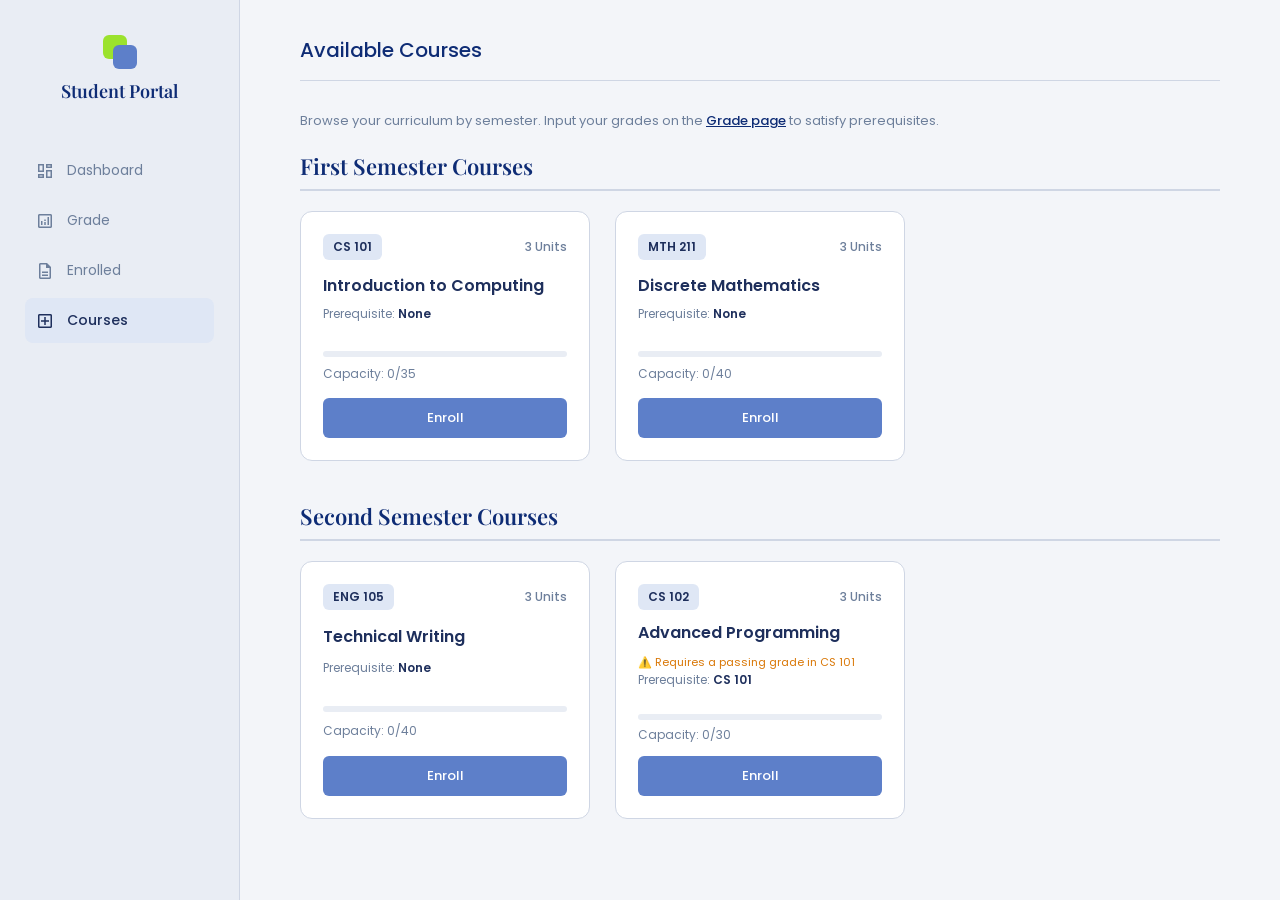
==== courses.html @ 97ce72fd "first commit" ====
<!DOCTYPE html>
<html lang="en">
<head>
<meta charset="UTF-8">
<title>Courses</title>

<link href="https://fonts.googleapis.com/css2?family=Poppins:wght@300;400;500;600&family=Playfair+Display:wght@600&display=swap" rel="stylesheet">
<link href="https://fonts.googleapis.com/css2?family=Material+Symbols+Outlined" rel="stylesheet" />

<link rel="stylesheet" href="style.css">
<style>
    .semester-section {
        margin-bottom: 40px;
    }
    .semester-title {
        color: #0E2C75;
        font-family: 'Playfair Display', serif;
        font-size: 22px;
        font-weight: 600;
        margin-bottom: 16px;
        border-bottom: 2px solid #cfd6e4;
        padding-bottom: 8px;
    }
    
    .completed-badge {
        background: #edfcf2;
        color: #12b76a;
        font-size: 12px;
        font-weight: 500;
        padding: 4px 10px;
        border-radius: 4px;
        border: 1px solid #12b76a;
        display: inline-block;
        margin-bottom: 10px;
    }

    .grade-notice {
        font-size: 11px;
        color: #d97706;
        display: block;
        margin-top: 4px;
        font-weight: 400;
    }

    .grade-link {
        color: #0E2C75;
        text-decoration: underline;
        font-weight: 500;
    }

    /* Custom Modal Overlay */
    .modal-overlay {
        display: none;
        position: fixed;
        top: 0;
        left: 0;
        width: 100%;
        height: 100%;
        background: rgba(14, 44, 117, 0.4);
        backdrop-filter: blur(4px);
        z-index: 9999;
        align-items: center;
        justify-content: center;
    }

    .modal-card {
        background: #ffffff;
        border: 1.5px solid #cfd6e4;
        border-radius: 12px;
        padding: 30px;
        width: 100%;
        max-width: 400px;
        text-align: center;
        box-shadow: 0 8px 24px rgba(14, 44, 117, 0.12);
        font-family: 'Poppins', sans-serif;
        animation: slideUp 0.3s cubic-bezier(0.1, 0.8, 0.3, 1);
    }

    @keyframes slideUp {
        from { transform: translateY(20px); opacity: 0; }
        to { transform: translateY(0); opacity: 1; }
    }

    .modal-icon-container {
        width: 54px;
        height: 54px;
        border-radius: 50%;
        background: #edfcf2;
        display: flex;
        align-items: center;
        justify-content: center;
        margin: 0 auto 16px auto;
    }

    #modalIcon {
        font-size: 28px;
        color: #12b76a;
    }

    .modal-icon-container.warning {
        background: #fff9f2;
    }
    .modal-icon-container.warning #modalIcon {
        color: #f79009;
    }

    .modal-icon-container.error {
        background: #fdf2f2;
    }
    .modal-icon-container.error #modalIcon {
        color: #f04438;
    }

    .modal-card h3 {
        color: #0E2C75;
        font-family: 'Playfair Display', serif;
        font-size: 20px;
        font-weight: 600;
        margin-bottom: 10px;
    }

    .modal-card p {
        color: #6d7f9b;
        font-size: 14px;
        line-height: 1.6;
        margin-bottom: 24px;
    }

    .modal-btn {
        background: #0E2C75;
        color: #ffffff;
        border: none;
        border-radius: 6px;
        padding: 10px 24px;
        font-family: 'Poppins', sans-serif;
        font-size: 14px;
        font-weight: 500;
        cursor: pointer;
        transition: background 0.2s ease;
    }

    .modal-btn:hover {
        background: #1e2f5c;
    }
</style>
</head>

<body>

<div class="sidebar">
    <div class="logo">
        <div class="logo-icon">
            <div class="green"></div>
            <div class="blue"></div>
        </div>
        <div class="logo-text">Student Portal</div>
    </div>

    <div class="menu">
        <a href="index.html">
            <span class="material-symbols-outlined">dashboard</span> Dashboard
        </a>
        <a href="manage-grade.html">
            <span class="material-symbols-outlined">analytics</span> Grade
        </a>
        <a href="enrolled.html">
            <span class="material-symbols-outlined">description</span> Enrolled
        </a>
        <a class="active" href="courses.html">
            <span class="material-symbols-outlined">add_box</span> Courses
        </a>
    </div>
</div>

<div class="main">
    <div class="top">
        <h2>Available Courses</h2>
    </div>

    <div class="courses-section">
        <div class="section-header">
            <p>Browse your curriculum by semester. Input your grades on the <a href="manage-grade.html" class="grade-link">Grade page</a> to satisfy prerequisites.</p>
        </div>

        <div class="semester-section">
            <h3 class="semester-title">First Semester Courses</h3>
            <div class="courses-grid" id="firstSemesterGrid"></div>
        </div>

        <div class="semester-section">
            <h3 class="semester-title">Second Semester Courses</h3>
            <div class="courses-grid" id="secondSemesterGrid"></div>
        </div>
    </div>
</div>

<div id="portalModal" class="modal-overlay">
    <div class="modal-card">
        <div class="modal-icon-container" id="modalIconBg">
            <span id="modalIcon" class="material-symbols-outlined">check_circle</span>
        </div>
        <h3 id="modalTitle">Success</h3>
        <p id="modalMessage">Action completed successfully.</p>
        <button class="modal-btn" id="modalActionBtn" onclick="closePortalModal()">Got it</button>
    </div>
</div>

<script src="script.js"></script>
<script>
    document.addEventListener("DOMContentLoaded", function() {
        renderCourses();
    });

    function renderCourses() {
        // Fetch current enrolled students data using the class structure's sessionStorage logic
        const enrolled = JSON.parse(localStorage.getItem('enrolledCourses')) || [];
        const firstSemGrid = document.getElementById('firstSemesterGrid');
        const secondSemGrid = document.getElementById('secondSemesterGrid');

        firstSemGrid.innerHTML = "";
        secondSemGrid.innerHTML = "";

        // Core curriculum data structure
        const curriculum = [
            { code: 'CS 101', title: 'Introduction to Computing', units: 3, semester: 1, prereq: 'None' },
            { code: 'MTH 211', title: 'Discrete Mathematics', units: 3, semester: 1, prereq: 'None' },
            { code: 'ENG 105', title: 'Technical Writing', units: 3, semester: 2, prereq: 'None' },
            { code: 'CS 102', title: 'Advanced Programming', units: 3, semester: 2, prereq: 'CS 101' }
        ];

        curriculum.forEach(course => {
            const cleanId = course.code.replace(/\s+/g, '');
            const enrolledData = enrolled.find(e => e.code === course.code);

            // Get dynamic enrollment numbers based on the updated courseCapacities map in script.js
            const maxCapacity = courseCapacities[course.code] || 40;
            const currentEnrolled = enrolled.filter(c => c.code === course.code).length;
            const percentage = Math.min((currentEnrolled / maxCapacity) * 100, 100);

            let statusMarkup = "";
            let buttonMarkup = "";
            let cardStyle = "";

            if (enrolledData) {
                if (enrolledData.grade && enrolledData.grade.trim() !== "") {
                    // Completed course
                    statusMarkup = `<span class="completed-badge">Completed (Grade: ${enrolledData.grade})</span>`;
                    buttonMarkup = `<button class="enroll-btn" disabled style="background: #cfd6e4; color: #6d7f9b; cursor: default;">Enrolled</button>`;
                    cardStyle = `style="opacity: 0.8; background-color: #fcfcfd;"`;
                } else {
                    // Currently actively enrolled without grade yet
                    statusMarkup = `<span class="grade-notice" style="color:#0E2C75; margin-bottom:10px; display:block;">✍️ Course currently in progress</span>`;
                    buttonMarkup = `<button class="enroll-btn" disabled style="background: #cfd6e4; color: #6d7f9b; cursor: default;">Enrolled</button>`;
                }
            } else {
                // Not enrolled yet
                if (course.prereq !== 'None') {
                    statusMarkup = `<span class="grade-notice">⚠️ Requires a passing grade in ${course.prereq}</span>`;
                }
                buttonMarkup = `<button class="enroll-btn" id="btn-${cleanId}" onclick="enrollCourse('${course.code}', '${course.title}', ${course.units})">Enroll</button>`;
            }

            const cardHTML = `
                <div class="course-card" id="card-${cleanId}" ${cardStyle}>
                    <div class="course-header">
                        <span class="course-code">${course.code}</span>
                        <span class="course-units">${course.units} Units</span>
                    </div>
                    <h4>${course.title}</h4>
                    ${statusMarkup}
                    <p class="prereq">Prerequisite: <span>${course.prereq}</span></p>
                    <div class="capacity-bar" style="margin-top: 10px;">
                        <div class="capacity-fill" style="width: ${percentage}%;"></div>
                    </div>
                    <div class="capacity-text" style="margin-bottom: 12px; font-size: 12px; color: #6d7f9b;">
                        <span>Capacity: ${currentEnrolled}/${maxCapacity}</span>
                    </div>
                    ${buttonMarkup}
                </div>
            `;

            if (course.semester === 1) {
                firstSemGrid.innerHTML += cardHTML;
            } else {
                secondSemGrid.innerHTML += cardHTML;
            }
        });
    }

    function showCustomModal(title, msg, type = 'success', redirect = false) {
        const modal = document.getElementById('portalModal');
        const bg = document.getElementById('modalIconBg');
        const icon = document.getElementById('modalIcon');
        const titleEl = document.getElementById('modalTitle');
        const msgEl = document.getElementById('modalMessage');
        const btn = document.getElementById('modalActionBtn');

        bg.className = "modal-icon-container " + type;
        
        if (type === 'success') {
            icon.textContent = "check_circle";
        } else if (type === 'warning') {
            icon.textContent = "warning";
        } else {
            icon.textContent = "error";
        }

        titleEl.textContent = title;
        msgEl.textContent = msg;
        modal.style.display = "flex";

        btn.onclick = function() {
            modal.style.display = "none";
            if (redirect) {
                window.location.href = "manage-grade.html";
            } else {
                renderCourses();
            }
        };
    }

    function closePortalModal() {
        document.getElementById('portalModal').style.display = 'none';
        renderCourses();
    }
</script>

</body>
</html>
---- style.css ----
/* GENERAL RESET */
*{
    margin: 0;
    padding: 0;
    box-sizing: border-box;
}

body {
    display: flex;
    background: #f3f5f9;
    font-family: 'Poppins', sans-serif;
    min-height: 100vh;
}

/* SIDEBAR */
.sidebar {
    width: 240px;
    height: 100vh;
    background: #e9edf4;
    padding: 35px 25px;
    border-right: 1px solid #cfd6e4;
    position: sticky;
    top: 0;
}

/* LOGO */
.logo {
    display: flex;
    flex-direction: column;
    align-items: center;
    text-align: center;
    margin-bottom: 45px;
}

.logo-icon {
    position: relative;
    width: 34px;
    height: 34px;
    margin-bottom: 10px;
}

.logo-icon div {
    position: absolute;
    width: 24px;
    height: 24px;
    border-radius: 6px;
}

.logo-icon .green {
    background: #9be22d;
    top: 0;
    left: 0;
}

.logo-icon .blue {
    background: #5d7fc9;
    bottom: 0;
    right: 0;
}

.logo-text {
    font-family: 'Playfair Display', serif;
    font-size: 18px;
    color: #0E2C75;
    font-weight: 600;
}

/* MENU */
.menu a {
    display: flex;
    align-items: center;
    gap: 12px;
    padding: 12px 10px;
    color: #6d7f9b;
    text-decoration: none;
    font-size: 14px;
    border-radius: 8px;
    transition: all 0.3s ease;
    margin-bottom: 5px;
}

.menu a:hover {
    background: #dfe7f5;
    color: #0E2C75;
}

.menu a.active {
    color: #1e2f5c;
    font-weight: 500;
    background: #dfe7f5;
}

.menu span {
    font-size: 20px;
}

/* MAIN CONTENT */
.main {
    flex: 1;
    padding: 35px 60px;
}

/* TOP BAR */
.top {
    display: flex;
    justify-content: space-between;
    align-items: center;
    border-bottom: 1px solid #cfd6e4;
    padding-bottom: 15px;
}

.top h2 {
    font-size: 20px;
    font-weight: 500;
    color: #0E2C75;
}

/* USER PROFILE (TOP RIGHT) */
/* USER PROFILE CONTAINER (Relative for dropdown positioning) */
.user {
    position: relative;
    display: flex;
    align-items: center;
    gap: 10px;
    cursor: pointer;
    user-select: none;
}

/* DROPDOWN MENU */
.user-dropdown {
    display: none;
    position: absolute;
    top: 55px;
    right: 0;
    background: #ffffff;
    border: 1.5px solid #cfd6e4;
    border-radius: 8px;
    box-shadow: 0 4px 12px rgba(0, 0, 0, 0.08);
    width: 150px;
    z-index: 100;
    overflow: hidden;
}

.user-dropdown.show {
    display: block;
}

.dropdown-item {
    display: flex;
    align-items: center;
    gap: 10px;
    padding: 12px 16px;
    text-decoration: none;
    color: #1e2f5c;
    font-size: 13px;
    font-weight: 500;
    transition: background 0.2s ease;
}

.dropdown-item:hover {
    background: #f1f4f9;
    color: #d63c4c; /* Highlight logout in a subtle red/pink tone */
}

.dropdown-item span {
    font-size: 18px;
}

.profile {
    width: 40px;
    height: 40px;
    border-radius: 50%;
    background: #d0d6e2;
    display: flex;
    align-items: center;
    justify-content: center;
}

.profile span {
    font-size: 20px;
    color: #5d6f8c;
}

.user-info strong {
    font-size: 13px;
    color: #0E2C75;
    line-height: 1.2;
}

.user-info span {
    font-size: 12px;
    color: #8c9bb5;
}

.arrow {
    color: #8c9bb5;
    font-size: 20px;
}

/* WELCOME SECTION */
.welcome {
    margin-top: 30px;
    background: #ffffff;
    border: 1.5px solid #cfd6e4;
    border-radius: 8px;
    padding: 18px 22px;
    max-width: 760px;
}

.welcome h3 {
    color: #0E2C75;
    margin-bottom: 8px;
    font-size: 18px;
}

.welcome p {
    font-size: 14px;
    color: #6d7f9b;
    line-height: 1.6;
}

/* CARDS SECTION */
.cards {
    margin-top: 50px;
    display: flex;
    gap: 25px;
    flex-wrap: wrap;
}

.card {
    width: 220px;
    height: 150px;
    border-radius: 12px;
    text-align: center;
    padding: 20px;
    display: flex;
    flex-direction: column;
    justify-content: center;
    transition: transform 0.2s ease;
}

.card:hover {
    transform: translateY(-5px);
}

.card h4 {
    font-size: 14px;
    font-weight: 500;
}

.card .num {
    font-size: 32px;
    font-weight: 600;
    margin: 8px 0;
}

.card p {
    font-size: 12px;
    font-weight: 400;
}

/* CARD COLORS */
.yellow {
    background: #f0cf63;
    border: 1.5px solid #e3a900;
    color: #7a4e00;
}

.pink {
    background: #efc0c6;
    border: 1.5px solid #d63c4c;
    color: #8a1c2c;
}

.gray {
    background: #c7d0d8;
    border: 1.5px solid #7f94a6;
    color: #3c4b5a;
}

/* GRADE SECTION */
.grade-section {
    margin-top: 30px;
    background: #ffffff;
    border: 1.5px solid #cfd6e4;
    border-radius: 12px;
    padding: 25px;
    max-width: 1000px;
}

.section-header h3 {
    color: #0E2C75;
    font-size: 18px;
    font-weight: 600;
}

.section-header p {
    font-size: 13px;
    color: #6d7f9b;
    margin-bottom: 20px;
}

/* GRADE TABLE */
.table-container {
    overflow-x: auto;
}

.grade-table {
    width: 100%;
    border-collapse: collapse;
    text-align: left;
}

.grade-table th {
    background: #f8fafc;
    color: #6d7f9b;
    font-size: 13px;
    font-weight: 600;
    text-transform: uppercase;
    padding: 14px 16px;
    border-bottom: 1.5px solid #cfd6e4;
}

.grade-table td {
    padding: 16px;
    font-size: 14px;
    color: #1e2f5c;
    border-bottom: 1px solid #e9edf4;
    vertical-align: middle;
}

.grade-table tbody tr:last-child td {
    border-bottom: none;
}

/* INPUTS & BUTTONS */
.grade-input {
    width: 110px;
    padding: 8px 12px;
    border: 1.5px solid #cfd6e4;
    border-radius: 6px;
    font-family: 'Poppins', sans-serif;
    font-size: 13px;
    color: #1e2f5c;
    outline: none;
    transition: border-color 0.2s ease;
}

.grade-input:focus {
    border-color: #5d7fc9;
}

.save-btn {
    background: #5d7fc9;
    color: #ffffff;
    border: none;
    padding: 8px 16px;
    font-family: 'Poppins', sans-serif;
    font-size: 13px;
    font-weight: 500;
    border-radius: 6px;
    cursor: pointer;
    transition: background-color 0.2s ease;
}

.save-btn:hover {
    background: #4663a8;
}

/* ENROLLED SECTION */
.enrolled-section {
    margin-top: 30px;
    background: #ffffff;
    border: 1.5px solid #cfd6e4;
    border-radius: 12px;
    padding: 25px;
    max-width: 1000px;
}

.section-header h3 {
    color: #0E2C75;
    font-size: 18px;
    font-weight: 600;
}

.section-header p {
    font-size: 13px;
    color: #6d7f9b;
    margin-bottom: 20px;
}

/* ENROLLED TABLE */
.table-container {
    overflow-x: auto;
}

.enrolled-table {
    width: 100%;
    border-collapse: collapse;
    text-align: left;
}

.enrolled-table th {
    background: #f8fafc;
    color: #6d7f9b;
    font-size: 13px;
    font-weight: 600;
    text-transform: uppercase;
    padding: 14px 16px;
    border-bottom: 1.5px solid #cfd6e4;
}

.enrolled-table td {
    padding: 16px;
    font-size: 14px;
    color: #1e2f5c;
    border-bottom: 1px solid #e9edf4;
    vertical-align: middle;
}

.enrolled-table tbody tr:last-child td {
    border-bottom: none;
}

/* STATUS BADGE */
.status-badge {
    display: inline-block;
    padding: 4px 10px;
    border-radius: 50px;
    font-size: 12px;
    font-weight: 500;
}

.status-badge.enrolled {
    background: #eefcf3;
    color: #117d3d;
    border: 1px solid #b7efcd;
}

/* DROP BUTTON (Matches the Save Button exactly in structure) */
.drop-btn {
    background: #5d7fc9;
    color: #ffffff;
    border: none;
    padding: 8px 16px;
    font-family: 'Poppins', sans-serif;
    font-size: 13px;
    font-weight: 500;
    border-radius: 6px;
    cursor: pointer;
    transition: background-color 0.2s ease;
}

.drop-btn:hover {
    background: #4663a8;
}

/* COURSES SECTION */
.courses-section {
    margin-top: 30px;
    max-width: 1000px;
}

.courses-grid {
    display: grid;
    grid-template-columns: repeat(auto-fill, minmax(280px, 1fr));
    gap: 25px;
    margin-top: 20px;
}

.course-card {
    background: #ffffff;
    border: 1.5px solid #cfd6e4;
    border-radius: 12px;
    padding: 22px;
    display: flex;
    flex-direction: column;
    justify-content: space-between;
    min-height: 250px;
    transition: transform 0.2s ease, box-shadow 0.2s ease;
}

.course-card:hover {
    transform: translateY(-5px);
    box-shadow: 0 5px 15px rgba(0,0,0,0.05);
}

.course-header {
    display: flex;
    justify-content: space-between;
    align-items: center;
    margin-bottom: 12px;
}

.course-code {
    background: #dfe7f5;
    color: #1e2f5c;
    font-size: 12px;
    font-weight: 600;
    padding: 4px 10px;
    border-radius: 6px;
}

.course-units {
    font-size: 12px;
    color: #6d7f9b;
    font-weight: 500;
}

.course-card h4 {
    font-size: 16px;
    color: #1e2f5c;
    font-weight: 600;
    margin-bottom: 6px;
    line-height: 1.4;
}

.prereq {
    font-size: 12px;
    color: #6d7f9b;
    margin-bottom: 15px;
}

.prereq span {
    font-weight: 600;
    color: #1e2f5c;
}

/* CAPACITY BAR */
.capacity-bar {
    background: #e9edf4;
    height: 6px;
    border-radius: 10px;
    width: 100%;
    margin-bottom: 6px;
    overflow: hidden;
}

.capacity-fill {
    background: #5d7fc9;
    height: 100%;
    border-radius: 10px;
    transition: width 0.3s ease;
}

.capacity-text {
    font-size: 12px;
    color: #6d7f9b;
    margin-bottom: 18px;
}

/* ENROLL BUTTON (Matches the Save & Drop buttons exactly) */
.enroll-btn {
    background: #5d7fc9;
    color: #ffffff;
    border: none;
    padding: 10px 16px;
    font-family: 'Poppins', sans-serif;
    font-size: 13px;
    font-weight: 500;
    border-radius: 6px;
    cursor: pointer;
    width: 100%;
    text-align: center;
    transition: background-color 0.2s ease;
}

.enroll-btn:hover {
    background: #4663a8;
}
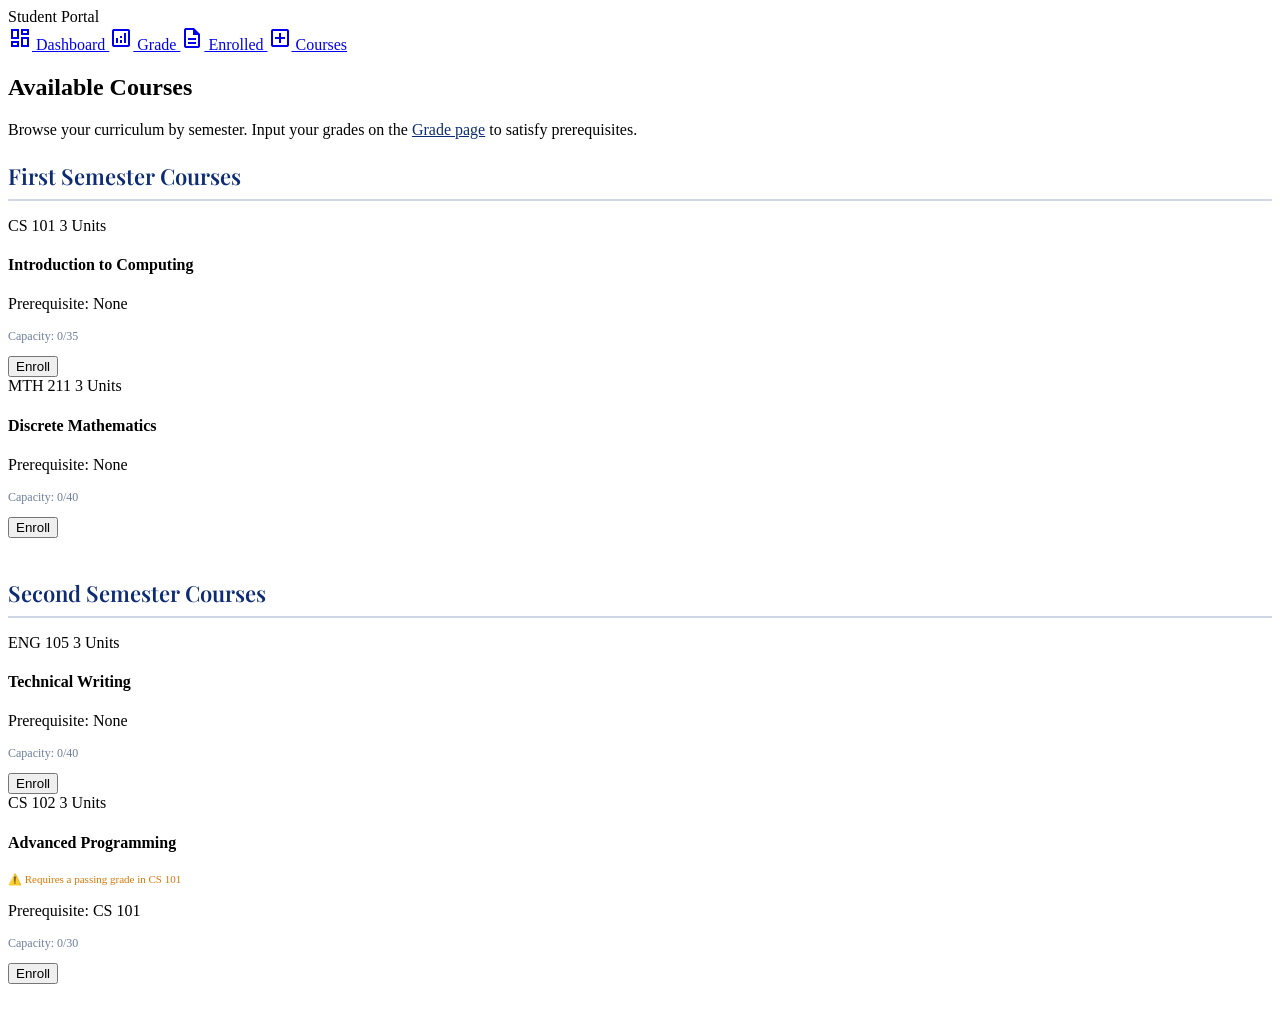
==== commit 8d0f58af: "2nd commit" ====
--- a/courses.html
+++ b/courses.html
@@ -2,6 +2,7 @@
 <html lang="en">
 <head>
 <meta charset="UTF-8">
+<meta name="viewport" content="width=device-width, initial-scale=1.0">
 <title>Courses</title>
 
 <link href="https://fonts.googleapis.com/css2?family=Poppins:wght@300;400;500;600&family=Playfair+Display:wght@600&display=swap" rel="stylesheet">
@@ -141,6 +142,18 @@
 
     .modal-btn:hover {
         background: #1e2f5c;
+    }
+
+    /* === COURSES PAGE RESPONSIVENESS === */
+    @media screen and (max-width: 768px) {
+        .semester-title {
+            font-size: 19px;
+            margin-bottom: 12px;
+        }
+        .modal-card {
+            width: 90%;
+            padding: 24px 20px;
+        }
     }
 </style>
 </head>
--- a/style.css
+++ b/style.css
@@ -1,570 +1,249 @@
-/* GENERAL RESET */
-*{
-    margin: 0;
-    padding: 0;
-    box-sizing: border-box;
-}
-
-body {
-    display: flex;
-    background: #f3f5f9;
-    font-family: 'Poppins', sans-serif;
-    min-height: 100vh;
-}
-
-/* SIDEBAR */
-.sidebar {
-    width: 240px;
-    height: 100vh;
-    background: #e9edf4;
-    padding: 35px 25px;
-    border-right: 1px solid #cfd6e4;
-    position: sticky;
-    top: 0;
-}
-
-/* LOGO */
-.logo {
-    display: flex;
-    flex-direction: column;
-    align-items: center;
-    text-align: center;
-    margin-bottom: 45px;
-}
-
-.logo-icon {
-    position: relative;
-    width: 34px;
-    height: 34px;
-    margin-bottom: 10px;
-}
-
-.logo-icon div {
-    position: absolute;
-    width: 24px;
-    height: 24px;
-    border-radius: 6px;
-}
-
-.logo-icon .green {
-    background: #9be22d;
+/* ==========================================================================
+   MODAL OVERLAYS & DIALOGS
+   ========================================================================== */
+
+/* Custom Modal Overlay */
+.modal-overlay {
+    display: none;
+    position: fixed;
     top: 0;
     left: 0;
-}
-
-.logo-icon .blue {
-    background: #5d7fc9;
-    bottom: 0;
-    right: 0;
-}
-
-.logo-text {
-    font-family: 'Playfair Display', serif;
-    font-size: 18px;
-    color: #0E2C75;
-    font-weight: 600;
-}
-
-/* MENU */
-.menu a {
-    display: flex;
-    align-items: center;
-    gap: 12px;
-    padding: 12px 10px;
-    color: #6d7f9b;
-    text-decoration: none;
-    font-size: 14px;
-    border-radius: 8px;
-    transition: all 0.3s ease;
-    margin-bottom: 5px;
-}
-
-.menu a:hover {
-    background: #dfe7f5;
-    color: #0E2C75;
-}
-
-.menu a.active {
-    color: #1e2f5c;
-    font-weight: 500;
-    background: #dfe7f5;
-}
-
-.menu span {
-    font-size: 20px;
-}
-
-/* MAIN CONTENT */
-.main {
-    flex: 1;
-    padding: 35px 60px;
-}
-
-/* TOP BAR */
-.top {
-    display: flex;
-    justify-content: space-between;
-    align-items: center;
-    border-bottom: 1px solid #cfd6e4;
-    padding-bottom: 15px;
-}
-
-.top h2 {
-    font-size: 20px;
-    font-weight: 500;
-    color: #0E2C75;
-}
-
-/* USER PROFILE (TOP RIGHT) */
-/* USER PROFILE CONTAINER (Relative for dropdown positioning) */
-.user {
-    position: relative;
-    display: flex;
-    align-items: center;
-    gap: 10px;
-    cursor: pointer;
-    user-select: none;
-}
-
-/* DROPDOWN MENU */
-.user-dropdown {
-    display: none;
-    position: absolute;
-    top: 55px;
-    right: 0;
-    background: #ffffff;
-    border: 1.5px solid #cfd6e4;
-    border-radius: 8px;
-    box-shadow: 0 4px 12px rgba(0, 0, 0, 0.08);
-    width: 150px;
-    z-index: 100;
-    overflow: hidden;
-}
-
-.user-dropdown.show {
-    display: block;
-}
-
-.dropdown-item {
-    display: flex;
-    align-items: center;
-    gap: 10px;
-    padding: 12px 16px;
-    text-decoration: none;
-    color: #1e2f5c;
-    font-size: 13px;
-    font-weight: 500;
-    transition: background 0.2s ease;
-}
-
-.dropdown-item:hover {
-    background: #f1f4f9;
-    color: #d63c4c; /* Highlight logout in a subtle red/pink tone */
-}
-
-.dropdown-item span {
-    font-size: 18px;
-}
-
-.profile {
-    width: 40px;
-    height: 40px;
-    border-radius: 50%;
-    background: #d0d6e2;
-    display: flex;
+    width: 100%;
+    height: 100%;
+    background: rgba(14, 44, 117, 0.4);
+    backdrop-filter: blur(4px);
+    z-index: 9999;
     align-items: center;
     justify-content: center;
 }
 
-.profile span {
-    font-size: 20px;
-    color: #5d6f8c;
-}
-
-.user-info strong {
-    font-size: 13px;
-    color: #0E2C75;
-    line-height: 1.2;
-}
-
-.user-info span {
-    font-size: 12px;
-    color: #8c9bb5;
-}
-
-.arrow {
-    color: #8c9bb5;
-    font-size: 20px;
-}
-
-/* WELCOME SECTION */
-.welcome {
-    margin-top: 30px;
-    background: #ffffff;
-    border: 1.5px solid #cfd6e4;
-    border-radius: 8px;
-    padding: 18px 22px;
-    max-width: 760px;
-}
-
-.welcome h3 {
-    color: #0E2C75;
-    margin-bottom: 8px;
-    font-size: 18px;
-}
-
-.welcome p {
-    font-size: 14px;
-    color: #6d7f9b;
-    line-height: 1.6;
-}
-
-/* CARDS SECTION */
-.cards {
-    margin-top: 50px;
-    display: flex;
-    gap: 25px;
-    flex-wrap: wrap;
-}
-
-.card {
-    width: 220px;
-    height: 150px;
-    border-radius: 12px;
-    text-align: center;
-    padding: 20px;
-    display: flex;
-    flex-direction: column;
-    justify-content: center;
-    transition: transform 0.2s ease;
-}
-
-.card:hover {
-    transform: translateY(-5px);
-}
-
-.card h4 {
-    font-size: 14px;
-    font-weight: 500;
-}
-
-.card .num {
-    font-size: 32px;
-    font-weight: 600;
-    margin: 8px 0;
-}
-
-.card p {
-    font-size: 12px;
-    font-weight: 400;
-}
-
-/* CARD COLORS */
-.yellow {
-    background: #f0cf63;
-    border: 1.5px solid #e3a900;
-    color: #7a4e00;
-}
-
-.pink {
-    background: #efc0c6;
-    border: 1.5px solid #d63c4c;
-    color: #8a1c2c;
-}
-
-.gray {
-    background: #c7d0d8;
-    border: 1.5px solid #7f94a6;
-    color: #3c4b5a;
-}
-
-/* GRADE SECTION */
-.grade-section {
-    margin-top: 30px;
+/* Modal Card */
+.modal-card {
     background: #ffffff;
     border: 1.5px solid #cfd6e4;
     border-radius: 12px;
-    padding: 25px;
-    max-width: 1000px;
-}
-
-.section-header h3 {
+    padding: 30px;
+    width: 100%;
+    max-width: 400px;
+    text-align: center;
+    box-shadow: 0 8px 24px rgba(14, 44, 117, 0.08);
+    animation: modalSlideIn 0.3s ease;
+}
+
+@keyframes modalSlideIn {
+    from {
+        opacity: 0;
+        transform: translateY(-20px);
+    }
+    to {
+        opacity: 1;
+        transform: translateY(0);
+    }
+}
+
+/* Modal Icon & Container */
+.modal-icon-container {
+    width: 56px;
+    height: 56px;
+    border-radius: 50%;
+    display: flex;
+    align-items: center;
+    justify-content: center;
+    margin: 0 auto 18px auto;
+}
+
+.modal-icon-container.success {
+    background: #edfcf2;
+    color: #12b76a;
+    border: 1px solid #12b76a;
+}
+
+.modal-icon-container.warning {
+    background: #fffcf0;
+    color: #f0cf63;
+    border: 1px solid #e3a900;
+}
+
+.modal-icon-container.error {
+    background: #fff1f2;
+    color: #f04438;
+    border: 1px solid #f04438;
+}
+
+.modal-icon-container span {
+    font-size: 32px;
+}
+
+/* Modal Typography */
+.modal-title {
+    font-family: 'Playfair Display', serif;
+    font-size: 20px;
+    font-weight: 600;
     color: #0E2C75;
-    font-size: 18px;
-    font-weight: 600;
-}
-
-.section-header p {
-    font-size: 13px;
+    margin-bottom: 8px;
+}
+
+.modal-message {
+    font-size: 14px;
     color: #6d7f9b;
-    margin-bottom: 20px;
-}
-
-/* GRADE TABLE */
-.table-container {
-    overflow-x: auto;
-}
-
-.grade-table {
-    width: 100%;
-    border-collapse: collapse;
-    text-align: left;
-}
-
-.grade-table th {
-    background: #f8fafc;
-    color: #6d7f9b;
-    font-size: 13px;
-    font-weight: 600;
-    text-transform: uppercase;
-    padding: 14px 16px;
-    border-bottom: 1.5px solid #cfd6e4;
-}
-
-.grade-table td {
-    padding: 16px;
-    font-size: 14px;
-    color: #1e2f5c;
-    border-bottom: 1px solid #e9edf4;
-    vertical-align: middle;
-}
-
-.grade-table tbody tr:last-child td {
-    border-bottom: none;
-}
-
-/* INPUTS & BUTTONS */
-.grade-input {
-    width: 110px;
-    padding: 8px 12px;
-    border: 1.5px solid #cfd6e4;
+    line-height: 1.5;
+    margin-bottom: 24px;
+}
+
+/* Modal Action Buttons */
+.modal-btn-group {
+    display: flex;
+    gap: 12px;
+    justify-content: center;
+}
+
+.modal-btn {
+    flex: 1;
+    padding: 10px 16px;
     border-radius: 6px;
     font-family: 'Poppins', sans-serif;
     font-size: 13px;
-    color: #1e2f5c;
-    outline: none;
-    transition: border-color 0.2s ease;
-}
-
-.grade-input:focus {
-    border-color: #5d7fc9;
-}
-
-.save-btn {
+    font-weight: 500;
+    cursor: pointer;
+    transition: all 0.2s ease;
+}
+
+.modal-btn.primary {
     background: #5d7fc9;
     color: #ffffff;
     border: none;
-    padding: 8px 16px;
-    font-family: 'Poppins', sans-serif;
-    font-size: 13px;
-    font-weight: 500;
-    border-radius: 6px;
-    cursor: pointer;
-    transition: background-color 0.2s ease;
-}
-
-.save-btn:hover {
+}
+
+.modal-btn.primary:hover {
     background: #4663a8;
 }
 
-/* ENROLLED SECTION */
-.enrolled-section {
-    margin-top: 30px;
+.modal-btn.secondary {
     background: #ffffff;
+    color: #6d7f9b;
     border: 1.5px solid #cfd6e4;
-    border-radius: 12px;
-    padding: 25px;
-    max-width: 1000px;
-}
-
-.section-header h3 {
+}
+
+.modal-btn.secondary:hover {
+    background: #f8fafc;
+    color: #1e2f5c;
+}
+
+
+/* ==========================================================================
+   SEMESTER SECTIONS & TIMELINES
+   ========================================================================== */
+
+.semester-section {
+    margin-bottom: 40px;
+}
+
+.semester-title {
     color: #0E2C75;
-    font-size: 18px;
+    font-family: 'Playfair Display', serif;
+    font-size: 22px;
     font-weight: 600;
-}
-
-.section-header p {
-    font-size: 13px;
-    color: #6d7f9b;
-    margin-bottom: 20px;
-}
-
-/* ENROLLED TABLE */
-.table-container {
-    overflow-x: auto;
-}
-
-.enrolled-table {
-    width: 100%;
-    border-collapse: collapse;
-    text-align: left;
-}
-
-.enrolled-table th {
-    background: #f8fafc;
-    color: #6d7f9b;
-    font-size: 13px;
-    font-weight: 600;
-    text-transform: uppercase;
-    padding: 14px 16px;
-    border-bottom: 1.5px solid #cfd6e4;
-}
-
-.enrolled-table td {
-    padding: 16px;
-    font-size: 14px;
-    color: #1e2f5c;
-    border-bottom: 1px solid #e9edf4;
-    vertical-align: middle;
-}
-
-.enrolled-table tbody tr:last-child td {
-    border-bottom: none;
-}
-
-/* STATUS BADGE */
-.status-badge {
-    display: inline-block;
-    padding: 4px 10px;
-    border-radius: 50px;
+    margin-bottom: 16px;
+    border-bottom: 2px solid #cfd6e4;
+    padding-bottom: 8px;
+    display: flex;
+    justify-content: space-between;
+    align-items: center;
+}
+
+
+/* ==========================================================================
+   UTILITIES & ADDITIONAL BADGES
+   ========================================================================== */
+
+/* Completed status badge for curriculum views */
+.completed-badge {
+    background: #edfcf2;
+    color: #12b76a;
     font-size: 12px;
     font-weight: 500;
-}
-
-.status-badge.enrolled {
-    background: #eefcf3;
-    color: #117d3d;
-    border: 1px solid #b7efcd;
-}
-
-/* DROP BUTTON (Matches the Save Button exactly in structure) */
-.drop-btn {
-    background: #5d7fc9;
-    color: #ffffff;
-    border: none;
-    padding: 8px 16px;
-    font-family: 'Poppins', sans-serif;
-    font-size: 13px;
-    font-weight: 500;
-    border-radius: 6px;
-    cursor: pointer;
-    transition: background-color 0.2s ease;
-}
-
-.drop-btn:hover {
-    background: #4663a8;
-}
-
-/* COURSES SECTION */
-.courses-section {
-    margin-top: 30px;
-    max-width: 1000px;
-}
-
-.courses-grid {
-    display: grid;
-    grid-template-columns: repeat(auto-fill, minmax(280px, 1fr));
-    gap: 25px;
-    margin-top: 20px;
-}
-
-.course-card {
-    background: #ffffff;
-    border: 1.5px solid #cfd6e4;
-    border-radius: 12px;
-    padding: 22px;
-    display: flex;
-    flex-direction: column;
-    justify-content: space-between;
-    min-height: 250px;
-    transition: transform 0.2s ease, box-shadow 0.2s ease;
-}
-
-.course-card:hover {
-    transform: translateY(-5px);
-    box-shadow: 0 5px 15px rgba(0,0,0,0.05);
-}
-
-.course-header {
-    display: flex;
-    justify-content: space-between;
-    align-items: center;
-    margin-bottom: 12px;
-}
-
-.course-code {
-    background: #dfe7f5;
-    color: #1e2f5c;
-    font-size: 12px;
-    font-weight: 600;
     padding: 4px 10px;
-    border-radius: 6px;
-}
-
-.course-units {
-    font-size: 12px;
+    border-radius: 4px;
+    border: 1px solid #12b76a;
+    display: inline-flex;
+    align-items: center;
+    gap: 4px;
+}
+
+/* Empty state styling */
+.empty-state {
+    text-align: center;
     color: #6d7f9b;
-    font-weight: 500;
-}
-
-.course-card h4 {
-    font-size: 16px;
-    color: #1e2f5c;
-    font-weight: 600;
-    margin-bottom: 6px;
-    line-height: 1.4;
-}
-
-.prereq {
-    font-size: 12px;
-    color: #6d7f9b;
-    margin-bottom: 15px;
-}
-
-.prereq span {
-    font-weight: 600;
-    color: #1e2f5c;
-}
-
-/* CAPACITY BAR */
-.capacity-bar {
-    background: #e9edf4;
-    height: 6px;
-    border-radius: 10px;
-    width: 100%;
-    margin-bottom: 6px;
-    overflow: hidden;
-}
-
-.capacity-fill {
-    background: #5d7fc9;
-    height: 100%;
-    border-radius: 10px;
-    transition: width 0.3s ease;
-}
-
-.capacity-text {
-    font-size: 12px;
-    color: #6d7f9b;
-    margin-bottom: 18px;
-}
-
-/* ENROLL BUTTON (Matches the Save & Drop buttons exactly) */
-.enroll-btn {
-    background: #5d7fc9;
-    color: #ffffff;
-    border: none;
-    padding: 10px 16px;
-    font-family: 'Poppins', sans-serif;
-    font-size: 13px;
-    font-weight: 500;
-    border-radius: 6px;
-    cursor: pointer;
-    width: 100%;
-    text-align: center;
-    transition: background-color 0.2s ease;
-}
-
-.enroll-btn:hover {
-    background: #4663a8;
+    padding: 30px 20px;
+    font-size: 14px;
+    background: #fafbfc;
+    border: 1px dashed #cfd6e4;
+    border-radius: 8px;
+    margin: 20px 0;
+}
+
+/* Button disabled state */
+.enroll-btn:disabled,
+.drop-btn:disabled,
+.save-btn:disabled {
+    background: #b9c8e4;
+    cursor: not-allowed;
+    transform: none !important;
+    box-shadow: none !important;
+}
+
+
+/* ==========================================================================
+   RESPONSIVE LAYOUT BREAKPOINTS
+   ========================================================================== */
+
+@media (max-width: 1024px) {
+    .main {
+        padding: 35px 30px;
+    }
+}
+
+@media (max-width: 768px) {
+    body {
+        flex-direction: column;
+    }
+
+    .sidebar {
+        width: 100%;
+        height: auto;
+        position: relative;
+        padding: 20px;
+        border-right: none;
+        border-bottom: 1px solid #cfd6e4;
+    }
+
+    .logo {
+        margin-bottom: 20px;
+    }
+
+    .menu {
+        display: flex;
+        flex-wrap: wrap;
+        gap: 10px;
+    }
+
+    .menu a {
+        margin-bottom: 0;
+        flex: 1;
+        min-width: 140px;
+        justify-content: center;
+    }
+
+    .main {
+        padding: 25px 20px;
+    }
+
+    .cards {
+        gap: 15px;
+    }
+
+    .card {
+        width: 100%;
+        height: 130px;
+    }
 }
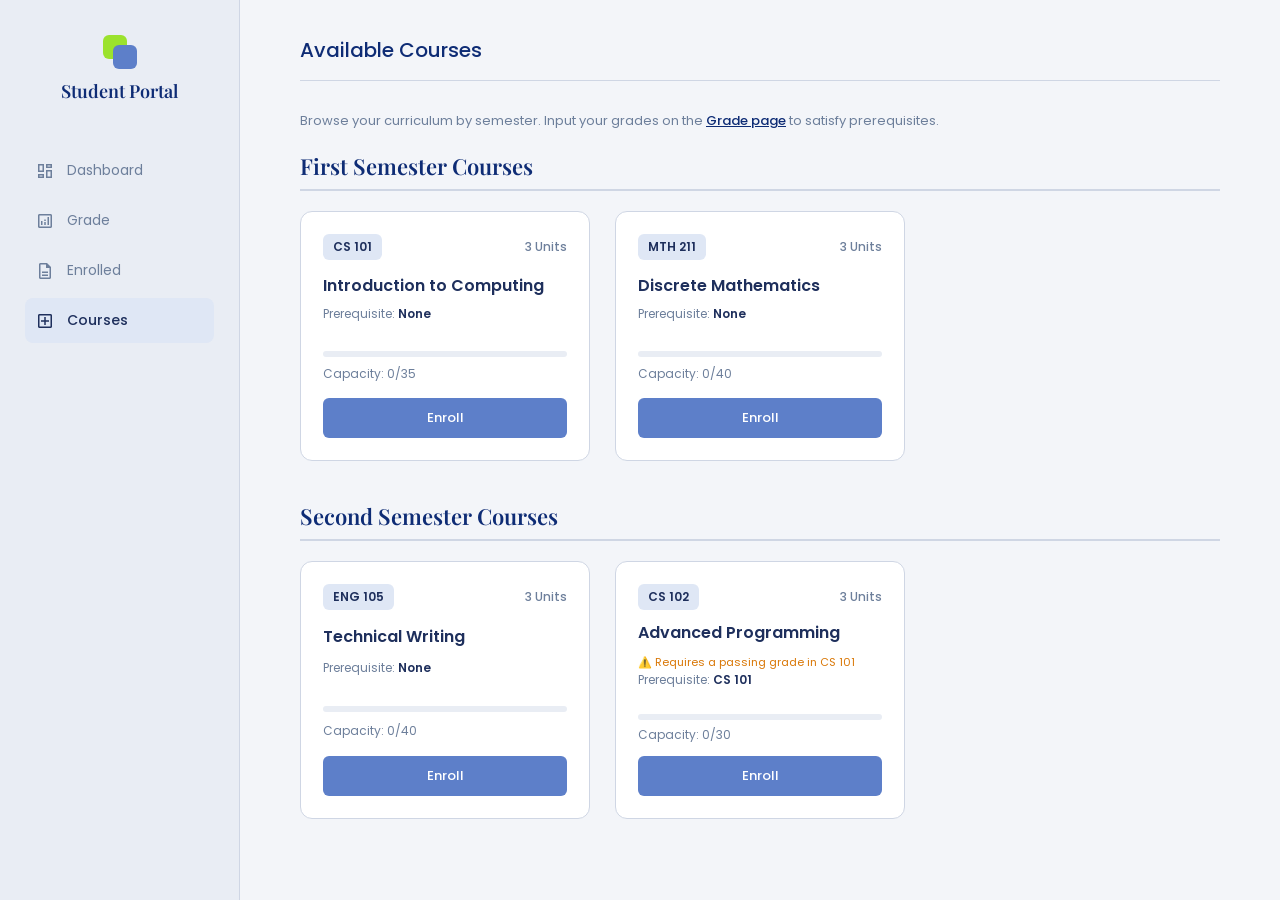
==== commit 498804e1: "4th commit" ====
--- a/courses.html
+++ b/courses.html
@@ -2,7 +2,6 @@
 <html lang="en">
 <head>
 <meta charset="UTF-8">
-<meta name="viewport" content="width=device-width, initial-scale=1.0">
 <title>Courses</title>
 
 <link href="https://fonts.googleapis.com/css2?family=Poppins:wght@300;400;500;600&family=Playfair+Display:wght@600&display=swap" rel="stylesheet">
@@ -142,18 +141,6 @@
 
     .modal-btn:hover {
         background: #1e2f5c;
-    }
-
-    /* === COURSES PAGE RESPONSIVENESS === */
-    @media screen and (max-width: 768px) {
-        .semester-title {
-            font-size: 19px;
-            margin-bottom: 12px;
-        }
-        .modal-card {
-            width: 90%;
-            padding: 24px 20px;
-        }
     }
 </style>
 </head>
--- a/style.css
+++ b/style.css
@@ -1,249 +1,570 @@
-/* ==========================================================================
-   MODAL OVERLAYS & DIALOGS
-   ========================================================================== */
-
-/* Custom Modal Overlay */
-.modal-overlay {
-    display: none;
-    position: fixed;
+/* GENERAL RESET */
+*{
+    margin: 0;
+    padding: 0;
+    box-sizing: border-box;
+}
+
+body {
+    display: flex;
+    background: #f3f5f9;
+    font-family: 'Poppins', sans-serif;
+    min-height: 100vh;
+}
+
+/* SIDEBAR */
+.sidebar {
+    width: 240px;
+    height: 100vh;
+    background: #e9edf4;
+    padding: 35px 25px;
+    border-right: 1px solid #cfd6e4;
+    position: sticky;
+    top: 0;
+}
+
+/* LOGO */
+.logo {
+    display: flex;
+    flex-direction: column;
+    align-items: center;
+    text-align: center;
+    margin-bottom: 45px;
+}
+
+.logo-icon {
+    position: relative;
+    width: 34px;
+    height: 34px;
+    margin-bottom: 10px;
+}
+
+.logo-icon div {
+    position: absolute;
+    width: 24px;
+    height: 24px;
+    border-radius: 6px;
+}
+
+.logo-icon .green {
+    background: #9be22d;
     top: 0;
     left: 0;
-    width: 100%;
-    height: 100%;
-    background: rgba(14, 44, 117, 0.4);
-    backdrop-filter: blur(4px);
-    z-index: 9999;
+}
+
+.logo-icon .blue {
+    background: #5d7fc9;
+    bottom: 0;
+    right: 0;
+}
+
+.logo-text {
+    font-family: 'Playfair Display', serif;
+    font-size: 18px;
+    color: #0E2C75;
+    font-weight: 600;
+}
+
+/* MENU */
+.menu a {
+    display: flex;
+    align-items: center;
+    gap: 12px;
+    padding: 12px 10px;
+    color: #6d7f9b;
+    text-decoration: none;
+    font-size: 14px;
+    border-radius: 8px;
+    transition: all 0.3s ease;
+    margin-bottom: 5px;
+}
+
+.menu a:hover {
+    background: #dfe7f5;
+    color: #0E2C75;
+}
+
+.menu a.active {
+    color: #1e2f5c;
+    font-weight: 500;
+    background: #dfe7f5;
+}
+
+.menu span {
+    font-size: 20px;
+}
+
+/* MAIN CONTENT */
+.main {
+    flex: 1;
+    padding: 35px 60px;
+}
+
+/* TOP BAR */
+.top {
+    display: flex;
+    justify-content: space-between;
+    align-items: center;
+    border-bottom: 1px solid #cfd6e4;
+    padding-bottom: 15px;
+}
+
+.top h2 {
+    font-size: 20px;
+    font-weight: 500;
+    color: #0E2C75;
+}
+
+/* USER PROFILE (TOP RIGHT) */
+/* USER PROFILE CONTAINER (Relative for dropdown positioning) */
+.user {
+    position: relative;
+    display: flex;
+    align-items: center;
+    gap: 10px;
+    cursor: pointer;
+    user-select: none;
+}
+
+/* DROPDOWN MENU */
+.user-dropdown {
+    display: none;
+    position: absolute;
+    top: 55px;
+    right: 0;
+    background: #ffffff;
+    border: 1.5px solid #cfd6e4;
+    border-radius: 8px;
+    box-shadow: 0 4px 12px rgba(0, 0, 0, 0.08);
+    width: 150px;
+    z-index: 100;
+    overflow: hidden;
+}
+
+.user-dropdown.show {
+    display: block;
+}
+
+.dropdown-item {
+    display: flex;
+    align-items: center;
+    gap: 10px;
+    padding: 12px 16px;
+    text-decoration: none;
+    color: #1e2f5c;
+    font-size: 13px;
+    font-weight: 500;
+    transition: background 0.2s ease;
+}
+
+.dropdown-item:hover {
+    background: #f1f4f9;
+    color: #d63c4c; /* Highlight logout in a subtle red/pink tone */
+}
+
+.dropdown-item span {
+    font-size: 18px;
+}
+
+.profile {
+    width: 40px;
+    height: 40px;
+    border-radius: 50%;
+    background: #d0d6e2;
+    display: flex;
     align-items: center;
     justify-content: center;
 }
 
-/* Modal Card */
-.modal-card {
+.profile span {
+    font-size: 20px;
+    color: #5d6f8c;
+}
+
+.user-info strong {
+    font-size: 13px;
+    color: #0E2C75;
+    line-height: 1.2;
+}
+
+.user-info span {
+    font-size: 12px;
+    color: #8c9bb5;
+}
+
+.arrow {
+    color: #8c9bb5;
+    font-size: 20px;
+}
+
+/* WELCOME SECTION */
+.welcome {
+    margin-top: 30px;
+    background: #ffffff;
+    border: 1.5px solid #cfd6e4;
+    border-radius: 8px;
+    padding: 18px 22px;
+    max-width: 760px;
+}
+
+.welcome h3 {
+    color: #0E2C75;
+    margin-bottom: 8px;
+    font-size: 18px;
+}
+
+.welcome p {
+    font-size: 14px;
+    color: #6d7f9b;
+    line-height: 1.6;
+}
+
+/* CARDS SECTION */
+.cards {
+    margin-top: 50px;
+    display: flex;
+    gap: 25px;
+    flex-wrap: wrap;
+}
+
+.card {
+    width: 220px;
+    height: 150px;
+    border-radius: 12px;
+    text-align: center;
+    padding: 20px;
+    display: flex;
+    flex-direction: column;
+    justify-content: center;
+    transition: transform 0.2s ease;
+}
+
+.card:hover {
+    transform: translateY(-5px);
+}
+
+.card h4 {
+    font-size: 14px;
+    font-weight: 500;
+}
+
+.card .num {
+    font-size: 32px;
+    font-weight: 600;
+    margin: 8px 0;
+}
+
+.card p {
+    font-size: 12px;
+    font-weight: 400;
+}
+
+/* CARD COLORS */
+.yellow {
+    background: #f0cf63;
+    border: 1.5px solid #e3a900;
+    color: #7a4e00;
+}
+
+.pink {
+    background: #efc0c6;
+    border: 1.5px solid #d63c4c;
+    color: #8a1c2c;
+}
+
+.gray {
+    background: #c7d0d8;
+    border: 1.5px solid #7f94a6;
+    color: #3c4b5a;
+}
+
+/* GRADE SECTION */
+.grade-section {
+    margin-top: 30px;
     background: #ffffff;
     border: 1.5px solid #cfd6e4;
     border-radius: 12px;
-    padding: 30px;
+    padding: 25px;
+    max-width: 1000px;
+}
+
+.section-header h3 {
+    color: #0E2C75;
+    font-size: 18px;
+    font-weight: 600;
+}
+
+.section-header p {
+    font-size: 13px;
+    color: #6d7f9b;
+    margin-bottom: 20px;
+}
+
+/* GRADE TABLE */
+.table-container {
+    overflow-x: auto;
+}
+
+.grade-table {
     width: 100%;
-    max-width: 400px;
-    text-align: center;
-    box-shadow: 0 8px 24px rgba(14, 44, 117, 0.08);
-    animation: modalSlideIn 0.3s ease;
-}
-
-@keyframes modalSlideIn {
-    from {
-        opacity: 0;
-        transform: translateY(-20px);
-    }
-    to {
-        opacity: 1;
-        transform: translateY(0);
-    }
-}
-
-/* Modal Icon & Container */
-.modal-icon-container {
-    width: 56px;
-    height: 56px;
-    border-radius: 50%;
-    display: flex;
-    align-items: center;
-    justify-content: center;
-    margin: 0 auto 18px auto;
-}
-
-.modal-icon-container.success {
-    background: #edfcf2;
-    color: #12b76a;
-    border: 1px solid #12b76a;
-}
-
-.modal-icon-container.warning {
-    background: #fffcf0;
-    color: #f0cf63;
-    border: 1px solid #e3a900;
-}
-
-.modal-icon-container.error {
-    background: #fff1f2;
-    color: #f04438;
-    border: 1px solid #f04438;
-}
-
-.modal-icon-container span {
-    font-size: 32px;
-}
-
-/* Modal Typography */
-.modal-title {
-    font-family: 'Playfair Display', serif;
-    font-size: 20px;
-    font-weight: 600;
-    color: #0E2C75;
-    margin-bottom: 8px;
-}
-
-.modal-message {
+    border-collapse: collapse;
+    text-align: left;
+}
+
+.grade-table th {
+    background: #f8fafc;
+    color: #6d7f9b;
+    font-size: 13px;
+    font-weight: 600;
+    text-transform: uppercase;
+    padding: 14px 16px;
+    border-bottom: 1.5px solid #cfd6e4;
+}
+
+.grade-table td {
+    padding: 16px;
     font-size: 14px;
-    color: #6d7f9b;
-    line-height: 1.5;
-    margin-bottom: 24px;
-}
-
-/* Modal Action Buttons */
-.modal-btn-group {
-    display: flex;
-    gap: 12px;
-    justify-content: center;
-}
-
-.modal-btn {
-    flex: 1;
-    padding: 10px 16px;
+    color: #1e2f5c;
+    border-bottom: 1px solid #e9edf4;
+    vertical-align: middle;
+}
+
+.grade-table tbody tr:last-child td {
+    border-bottom: none;
+}
+
+/* INPUTS & BUTTONS */
+.grade-input {
+    width: 110px;
+    padding: 8px 12px;
+    border: 1.5px solid #cfd6e4;
     border-radius: 6px;
     font-family: 'Poppins', sans-serif;
     font-size: 13px;
-    font-weight: 500;
-    cursor: pointer;
-    transition: all 0.2s ease;
-}
-
-.modal-btn.primary {
+    color: #1e2f5c;
+    outline: none;
+    transition: border-color 0.2s ease;
+}
+
+.grade-input:focus {
+    border-color: #5d7fc9;
+}
+
+.save-btn {
     background: #5d7fc9;
     color: #ffffff;
     border: none;
-}
-
-.modal-btn.primary:hover {
+    padding: 8px 16px;
+    font-family: 'Poppins', sans-serif;
+    font-size: 13px;
+    font-weight: 500;
+    border-radius: 6px;
+    cursor: pointer;
+    transition: background-color 0.2s ease;
+}
+
+.save-btn:hover {
     background: #4663a8;
 }
 
-.modal-btn.secondary {
+/* ENROLLED SECTION */
+.enrolled-section {
+    margin-top: 30px;
     background: #ffffff;
-    color: #6d7f9b;
     border: 1.5px solid #cfd6e4;
-}
-
-.modal-btn.secondary:hover {
+    border-radius: 12px;
+    padding: 25px;
+    max-width: 1000px;
+}
+
+.section-header h3 {
+    color: #0E2C75;
+    font-size: 18px;
+    font-weight: 600;
+}
+
+.section-header p {
+    font-size: 13px;
+    color: #6d7f9b;
+    margin-bottom: 20px;
+}
+
+/* ENROLLED TABLE */
+.table-container {
+    overflow-x: auto;
+}
+
+.enrolled-table {
+    width: 100%;
+    border-collapse: collapse;
+    text-align: left;
+}
+
+.enrolled-table th {
     background: #f8fafc;
-    color: #1e2f5c;
-}
-
-
-/* ==========================================================================
-   SEMESTER SECTIONS & TIMELINES
-   ========================================================================== */
-
-.semester-section {
-    margin-bottom: 40px;
-}
-
-.semester-title {
-    color: #0E2C75;
-    font-family: 'Playfair Display', serif;
-    font-size: 22px;
-    font-weight: 600;
-    margin-bottom: 16px;
-    border-bottom: 2px solid #cfd6e4;
-    padding-bottom: 8px;
-    display: flex;
+    color: #6d7f9b;
+    font-size: 13px;
+    font-weight: 600;
+    text-transform: uppercase;
+    padding: 14px 16px;
+    border-bottom: 1.5px solid #cfd6e4;
+}
+
+.enrolled-table td {
+    padding: 16px;
+    font-size: 14px;
+    color: #1e2f5c;
+    border-bottom: 1px solid #e9edf4;
+    vertical-align: middle;
+}
+
+.enrolled-table tbody tr:last-child td {
+    border-bottom: none;
+}
+
+/* STATUS BADGE */
+.status-badge {
+    display: inline-block;
+    padding: 4px 10px;
+    border-radius: 50px;
+    font-size: 12px;
+    font-weight: 500;
+}
+
+.status-badge.enrolled {
+    background: #eefcf3;
+    color: #117d3d;
+    border: 1px solid #b7efcd;
+}
+
+/* DROP BUTTON (Matches the Save Button exactly in structure) */
+.drop-btn {
+    background: #5d7fc9;
+    color: #ffffff;
+    border: none;
+    padding: 8px 16px;
+    font-family: 'Poppins', sans-serif;
+    font-size: 13px;
+    font-weight: 500;
+    border-radius: 6px;
+    cursor: pointer;
+    transition: background-color 0.2s ease;
+}
+
+.drop-btn:hover {
+    background: #4663a8;
+}
+
+/* COURSES SECTION */
+.courses-section {
+    margin-top: 30px;
+    max-width: 1000px;
+}
+
+.courses-grid {
+    display: grid;
+    grid-template-columns: repeat(auto-fill, minmax(280px, 1fr));
+    gap: 25px;
+    margin-top: 20px;
+}
+
+.course-card {
+    background: #ffffff;
+    border: 1.5px solid #cfd6e4;
+    border-radius: 12px;
+    padding: 22px;
+    display: flex;
+    flex-direction: column;
     justify-content: space-between;
-    align-items: center;
-}
-
-
-/* ==========================================================================
-   UTILITIES & ADDITIONAL BADGES
-   ========================================================================== */
-
-/* Completed status badge for curriculum views */
-.completed-badge {
-    background: #edfcf2;
-    color: #12b76a;
-    font-size: 12px;
-    font-weight: 500;
+    min-height: 250px;
+    transition: transform 0.2s ease, box-shadow 0.2s ease;
+}
+
+.course-card:hover {
+    transform: translateY(-5px);
+    box-shadow: 0 5px 15px rgba(0,0,0,0.05);
+}
+
+.course-header {
+    display: flex;
+    justify-content: space-between;
+    align-items: center;
+    margin-bottom: 12px;
+}
+
+.course-code {
+    background: #dfe7f5;
+    color: #1e2f5c;
+    font-size: 12px;
+    font-weight: 600;
     padding: 4px 10px;
-    border-radius: 4px;
-    border: 1px solid #12b76a;
-    display: inline-flex;
-    align-items: center;
-    gap: 4px;
-}
-
-/* Empty state styling */
-.empty-state {
+    border-radius: 6px;
+}
+
+.course-units {
+    font-size: 12px;
+    color: #6d7f9b;
+    font-weight: 500;
+}
+
+.course-card h4 {
+    font-size: 16px;
+    color: #1e2f5c;
+    font-weight: 600;
+    margin-bottom: 6px;
+    line-height: 1.4;
+}
+
+.prereq {
+    font-size: 12px;
+    color: #6d7f9b;
+    margin-bottom: 15px;
+}
+
+.prereq span {
+    font-weight: 600;
+    color: #1e2f5c;
+}
+
+/* CAPACITY BAR */
+.capacity-bar {
+    background: #e9edf4;
+    height: 6px;
+    border-radius: 10px;
+    width: 100%;
+    margin-bottom: 6px;
+    overflow: hidden;
+}
+
+.capacity-fill {
+    background: #5d7fc9;
+    height: 100%;
+    border-radius: 10px;
+    transition: width 0.3s ease;
+}
+
+.capacity-text {
+    font-size: 12px;
+    color: #6d7f9b;
+    margin-bottom: 18px;
+}
+
+/* ENROLL BUTTON (Matches the Save & Drop buttons exactly) */
+.enroll-btn {
+    background: #5d7fc9;
+    color: #ffffff;
+    border: none;
+    padding: 10px 16px;
+    font-family: 'Poppins', sans-serif;
+    font-size: 13px;
+    font-weight: 500;
+    border-radius: 6px;
+    cursor: pointer;
+    width: 100%;
     text-align: center;
-    color: #6d7f9b;
-    padding: 30px 20px;
-    font-size: 14px;
-    background: #fafbfc;
-    border: 1px dashed #cfd6e4;
-    border-radius: 8px;
-    margin: 20px 0;
-}
-
-/* Button disabled state */
-.enroll-btn:disabled,
-.drop-btn:disabled,
-.save-btn:disabled {
-    background: #b9c8e4;
-    cursor: not-allowed;
-    transform: none !important;
-    box-shadow: none !important;
-}
-
-
-/* ==========================================================================
-   RESPONSIVE LAYOUT BREAKPOINTS
-   ========================================================================== */
-
-@media (max-width: 1024px) {
-    .main {
-        padding: 35px 30px;
-    }
-}
-
-@media (max-width: 768px) {
-    body {
-        flex-direction: column;
-    }
-
-    .sidebar {
-        width: 100%;
-        height: auto;
-        position: relative;
-        padding: 20px;
-        border-right: none;
-        border-bottom: 1px solid #cfd6e4;
-    }
-
-    .logo {
-        margin-bottom: 20px;
-    }
-
-    .menu {
-        display: flex;
-        flex-wrap: wrap;
-        gap: 10px;
-    }
-
-    .menu a {
-        margin-bottom: 0;
-        flex: 1;
-        min-width: 140px;
-        justify-content: center;
-    }
-
-    .main {
-        padding: 25px 20px;
-    }
-
-    .cards {
-        gap: 15px;
-    }
-
-    .card {
-        width: 100%;
-        height: 130px;
-    }
+    transition: background-color 0.2s ease;
+}
+
+.enroll-btn:hover {
+    background: #4663a8;
 }
